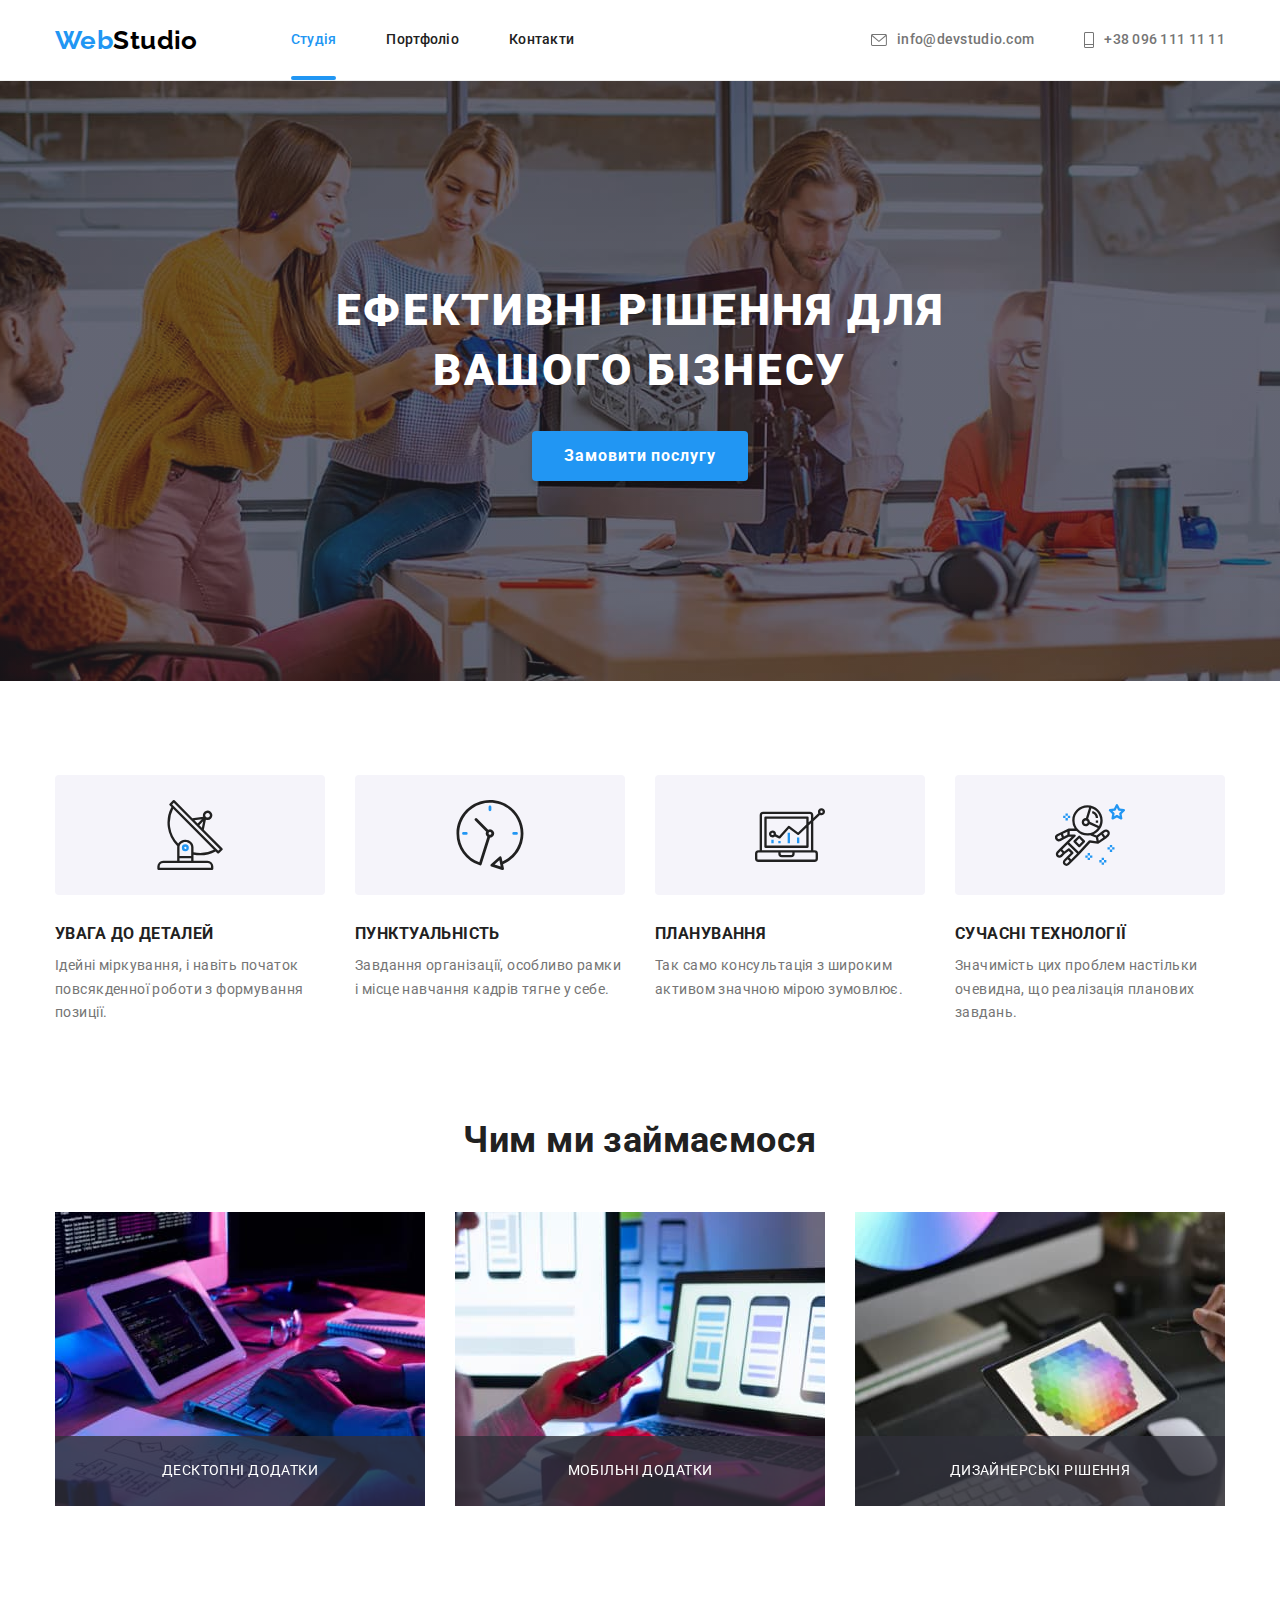
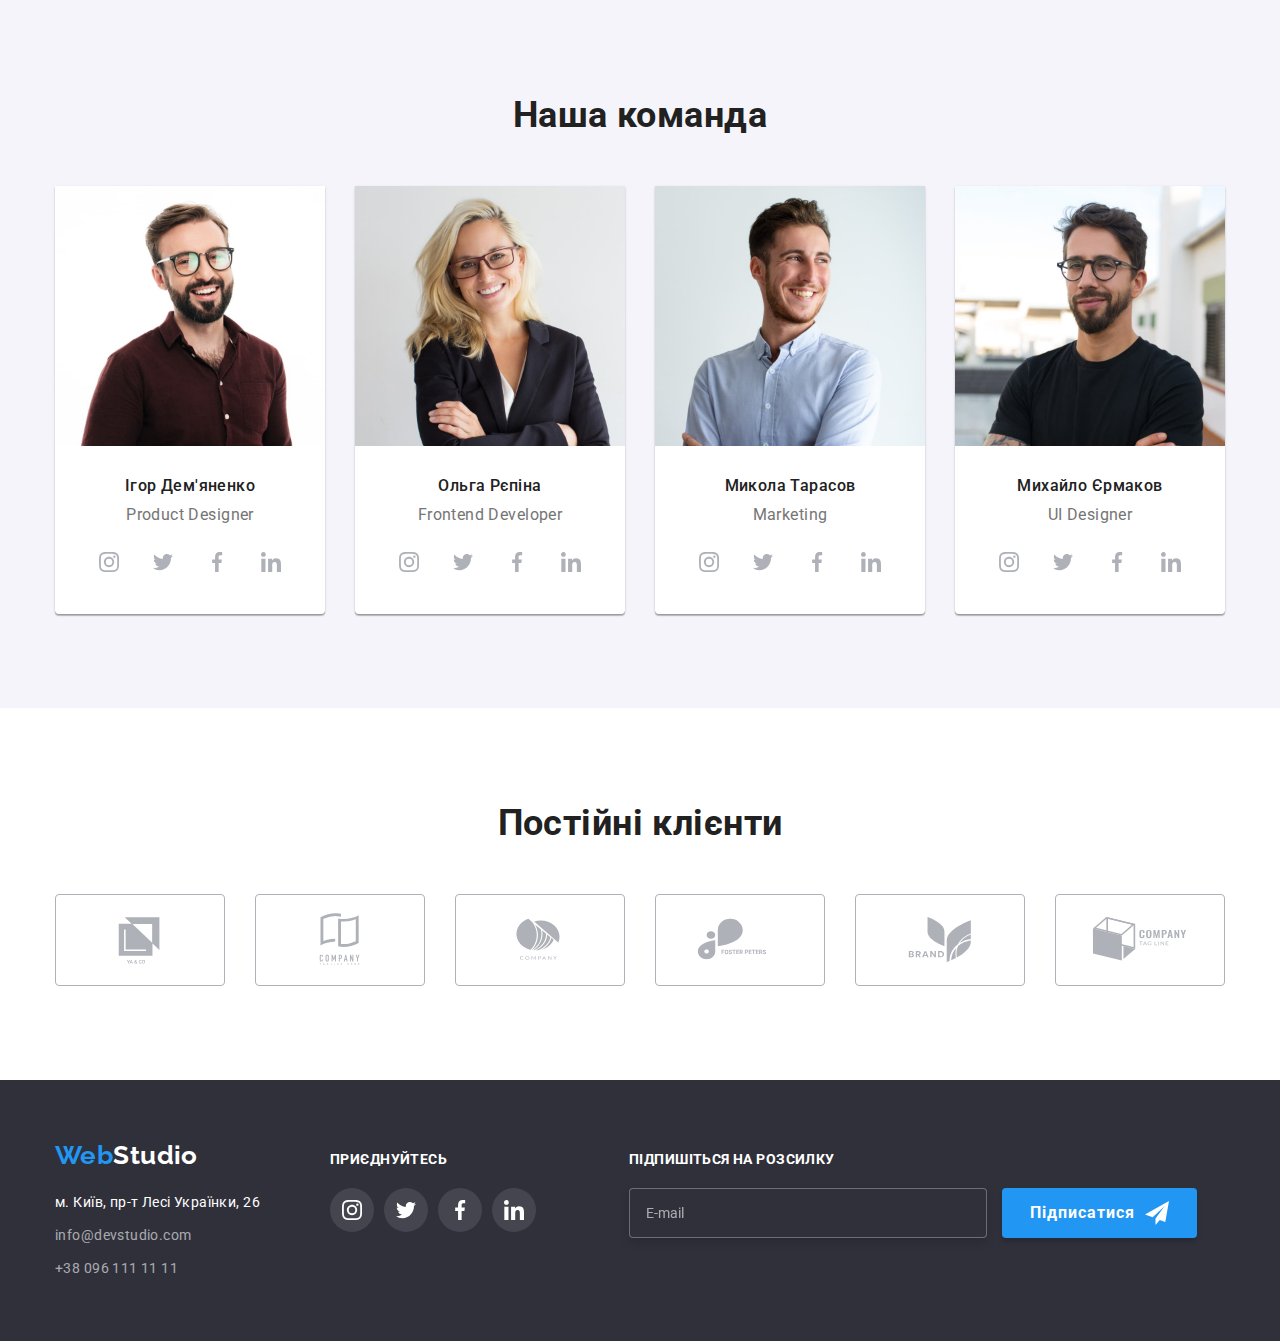
==== index.html @ 60243309 "markup of forms" ====
<!DOCTYPE html>
<html lang="uk">
  <head>
    <meta charset="UTF-8" />
    <meta http-equiv="X-UA-Compatible" content="IE=edge" />
    <meta name="viewport" content="width=device-width, initial-scale=1.0" />
    <title>WebStudio</title>
    <link rel="preconnect" href="https://fonts.googleapis.com" />
    <link rel="preconnect" href="https://fonts.gstatic.com" crossorigin />
    <link
      href="https://fonts.googleapis.com/css2?family=Raleway:wght@700&family=Roboto:wght@400;500;700;900&display=swap"
      rel="stylesheet"
    />
    <link
      rel="stylesheet"
      href="https://cdnjs.cloudflare.com/ajax/libs/modern-normalize/1.1.0/modern-normalize.min.css"
    />
    <link rel="stylesheet" href="./css/styles.css" />
  </head>
  <body>
    <!-- Site header -->
    <header>
      <div class="container main-nav">
        <nav class="main-nav">
          <a href="./index.html" class="logo dekor-text">Web<span class="logo-up">Studio</span></a>
          <ul class="navigation dekor-style">
            <li class="point">
              <a href="./index.html" class="nav-link current dekor-text">Студія</a>
            </li>
            <li class="point">
              <a href="./portfolio.html" class="nav-link dekor-text">Портфоліо</a>
            </li>
            <li class="point"><a href="" class="nav-link dekor-text">Контакти</a></li>
          </ul>
        </nav>
        <!-- Contacts -->
        <ul class="contacts">
          <li class="point">
            <a href="mailto:info@devstudio.com" class="header-cont dekor-style dekor-text">
              <svg class="icon-cont" width="16" height="12">
                <use href="./images/icons.svg#icon-envelope"></use>
              </svg>
              info@devstudio.com</a
            >
          </li>
          <li class="point">
            <a href="tel:+380961111111" class="header-cont dekor-style dekor-text">
              <svg class="icon-cont" width="10" height="16">
                <use href="./images/icons.svg#icon-Smart"></use>
              </svg>
              +38 096 111 11 11</a
            >
          </li>
        </ul>
      </div>
    </header>
    <main>
      <!-- Hero section -->
      <section class="hero section overlay">
        <div class="container">
          <h1 class="hero-title">Ефективні рішення для вашого бізнесу</h1>
          <button data-modal-open type="button" class="button-hero">Замовити послугу</button>
          <div data-modal class="backdrop is-hidden">
            <div class="modal">
              <form class="form">
                <b class="title-form">Залиште свої дані, ми вам передзвонимо</b>
                <label class="field-form">
                  <span class="form-label">І'мя</span>
                  <input type="text" name="name" class="form-input" />
                  <svg class="form-icon">
                    <use href="./images/icons.svg#icon-person"></use>
                  </svg>
                </label>
                <label class="field-form">
                  <span class="form-label">Телефон</span>
                  <input type="tel" name="tel" class="form-input" />
                  <svg class="form-icon">
                    <use href="./images/icons.svg#icon-phone-black"></use>
                  </svg>
                </label>
                <label class="field-form">
                  <span class="form-label">Пошта</span>
                  <input type="email" name="mail" class="form-input" />
                  <svg class="form-icon">
                    <use href="./images/icons.svg#icon-email-black"></use>
                  </svg>
                </label>
                <label class="field-form">
                  <span class="form-label">Коментар</span>
                  <textarea
                    name="coment"
                    rows="8"
                    class="form-textarea"
                    placeholder="Введіть текст"
                  ></textarea>
                </label>
                <label>
                  <input type="checkbox" name="terms" class="checkbox" />
                  <span class="icon-check"></span>
                  <span class="terms"
                    >Погоджуюся з розсилкою та приймаю <a href="">Умови договору</a></span
                  >
                </label>
                <button type="submit" class="submit">Відправити</button>
              </form>
              <button data-modal-close class="icon-close">
                <svg class="close">
                  <use href="./images/icons.svg#icon-close"></use>
                </svg>
              </button>
            </div>
          </div>
        </div>
      </section>
      <!-- Features -->
      <section class="section">
        <h2 class="visually-hidden">Особливості</h2>
        <div class="container">
          <ul class="dekor-style features-list">
            <li class="item">
              <div class="icon-features">
                <svg class="icon-scale">
                  <use href="./images/icons.svg#icon-antenna-1"></use>
                </svg>
              </div>
              <h3 class="section-title">УВАГА ДО ДЕТАЛЕЙ</h3>
              <p class="text-section">
                Ідейні міркування, і навіть початок повсякденної роботи з формування позиції.
              </p>
            </li>
            <li class="item">
              <div class="icon-features">
                <svg class="icon-scale">
                  <use href="./images/icons.svg#icon-clock-1"></use>
                </svg>
              </div>
              <h3 class="section-title">ПУНКТУАЛЬНІСТЬ</h3>
              <p class="text-section">
                Завдання організації, особливо рамки і місце навчання кадрів тягне у себе.
              </p>
            </li>
            <li class="item">
              <div class="icon-features">
                <svg class="icon-scale">
                  <use href="./images/icons.svg#icon-diagram-1"></use>
                </svg>
              </div>
              <h3 class="section-title">ПЛАНУВАННЯ</h3>
              <p class="text-section">
                Так само консультація з широким активом значною мірою зумовлює.
              </p>
            </li>
            <li class="item">
              <div class="icon-features">
                <svg class="icon-scale">
                  <use href="./images/icons.svg#icon-astronaut-1"></use>
                </svg>
              </div>
              <h3 class="section-title">СУЧАСНІ ТЕХНОЛОГІЇ</h3>
              <p class="text-section">
                Значимість цих проблем настільки очевидна, що реалізація планових завдань.
              </p>
            </li>
          </ul>
        </div>
      </section>
      <!-- Photo examples -->
      <section class="section drop">
        <div class="container">
          <h2 class="title-page">Чим ми займаємося</h2>
          <ul class="dekor-style examples">
            <li class="item work-list">
              <img src="./images/work-img-1.jpg" alt="Десктопні додатки" width="370" height="294" />
              <div class="works">
                <p class="title-examples">Десктопні додатки</p>
              </div>
            </li>
            <li class="item work-list">
              <img src="./images/work-img-2.jpg" alt="Мобільні додатки" width="370" height="294" />
              <div class="works">
                <p class="title-examples">Мобільні додатки</p>
              </div>
            </li>
            <li class="item work-list">
              <img
                src="./images/work-img-3.jpg"
                alt="Дизайнерські рішення"
                width="370"
                height="294"
              />
              <div class="works">
                <p class="title-examples">Дизайнерські рішення</p>
              </div>
            </li>
          </ul>
        </div>
      </section>
      <!-- Our team -->
      <section class="our-team section">
        <div class="container">
          <h2 class="title-page">Наша команда</h2>
          <ul class="dekor-style team-list">
            <li class="icon">
              <img src="./images/iteam1.jpg" alt="Ігор Дем'яненко" width="270" height="260" />
              <div class="icon-bottom">
                <h3 class="name">Ігор Дем'яненко</h3>
                <p lang="en" class="position">Product Designer</p>
                <ul class="scroll">
                  <li class="social-item">
                    <a
                      href=""
                      target="_blank"
                      rel="noopener noreferrer nofollow"
                      class="social-scroll"
                    >
                      <svg class="social-icon">
                        <use href="./images/icons.svg#icon-instagram-2"></use>
                      </svg>
                    </a>
                  </li>
                  <li class="social-item">
                    <a
                      href=""
                      target="_blank"
                      rel="noopener noreferrer nofollow"
                      class="social-scroll"
                    >
                      <svg class="social-icon">
                        <use href="./images/icons.svg#icon-twitter-1"></use>
                      </svg>
                    </a>
                  </li>
                  <li class="social-item">
                    <a
                      href=""
                      target="_blank"
                      rel="noopener noreferrer nofollow"
                      class="social-scroll"
                    >
                      <svg class="social-icon">
                        <use href="./images/icons.svg#icon-facebook-1"></use>
                      </svg>
                    </a>
                  </li>
                  <li class="social-item">
                    <a
                      href=""
                      target="_blank"
                      rel="noopener noreferrer nofollow"
                      class="social-scroll"
                    >
                      <svg class="social-icon">
                        <use href="./images/icons.svg#icon-linkedin-1"></use>
                      </svg>
                    </a>
                  </li>
                </ul>
              </div>
            </li>
            <li class="icon">
              <img src="./images/iteam2.jpg" alt="Ольга Рєпіна" width="270" height="260" />
              <div class="icon-bottom">
                <h3 class="name">Ольга Рєпіна</h3>
                <p lang="en" class="position">Frontend Developer</p>
                <ul class="scroll">
                  <li class="social-item">
                    <a
                      href=""
                      target="_blank"
                      rel="noopener noreferrer nofollow"
                      class="social-scroll"
                    >
                      <svg class="social-icon">
                        <use href="./images/icons.svg#icon-instagram-2"></use>
                      </svg>
                    </a>
                  </li>
                  <li class="social-item">
                    <a
                      href=""
                      target="_blank"
                      rel="noopener noreferrer nofollow"
                      class="social-scroll"
                    >
                      <svg class="social-icon">
                        <use href="./images/icons.svg#icon-twitter-1"></use>
                      </svg>
                    </a>
                  </li>
                  <li class="social-item">
                    <a
                      href=""
                      target="_blank"
                      rel="noopener noreferrer nofollow"
                      class="social-scroll"
                    >
                      <svg class="social-icon">
                        <use href="./images/icons.svg#icon-facebook-1"></use>
                      </svg>
                    </a>
                  </li>
                  <li class="social-item">
                    <a
                      href=""
                      target="_blank"
                      rel="noopener noreferrer nofollow"
                      class="social-scroll"
                    >
                      <svg class="social-icon">
                        <use href="./images/icons.svg#icon-linkedin-1"></use>
                      </svg>
                    </a>
                  </li>
                </ul>
              </div>
            </li>
            <li class="icon">
              <img src="./images/iteam3.jpg" alt="Микола Тарасов" width="270" height="260" />
              <div class="icon-bottom">
                <h3 class="name">Микола Тарасов</h3>
                <p lang="en" class="position">Marketing</p>
                <ul class="scroll">
                  <li class="social-item">
                    <a
                      href=""
                      target="_blank"
                      rel="noopener noreferrer nofollow"
                      class="social-scroll"
                    >
                      <svg class="social-icon">
                        <use href="./images/icons.svg#icon-instagram-2"></use>
                      </svg>
                    </a>
                  </li>
                  <li class="social-item">
                    <a
                      href=""
                      target="_blank"
                      rel="noopener noreferrer nofollow"
                      class="social-scroll"
                    >
                      <svg class="social-icon">
                        <use href="./images/icons.svg#icon-twitter-1"></use>
                      </svg>
                    </a>
                  </li>
                  <li class="social-item">
                    <a
                      href=""
                      target="_blank"
                      rel="noopener noreferrer nofollow"
                      class="social-scroll"
                    >
                      <svg class="social-icon">
                        <use href="./images/icons.svg#icon-facebook-1"></use>
                      </svg>
                    </a>
                  </li>
                  <li class="social-item">
                    <a
                      href=""
                      target="_blank"
                      rel="noopener noreferrer nofollow"
                      class="social-scroll"
                    >
                      <svg class="social-icon">
                        <use href="./images/icons.svg#icon-linkedin-1"></use>
                      </svg>
                    </a>
                  </li>
                </ul>
              </div>
            </li>
            <li class="icon">
              <img src="./images/iteam4.jpg" alt="Михайло Єрмаков" width="270" height="260" />
              <div class="icon-bottom">
                <h3 class="name">Михайло Єрмаков</h3>
                <p lang="en" class="position">UI Designer</p>
                <ul class="scroll">
                  <li class="social-item">
                    <a
                      href=""
                      target="_blank"
                      rel="noopener noreferrer nofollow"
                      class="social-scroll"
                    >
                      <svg class="social-icon">
                        <use href="./images/icons.svg#icon-instagram-2"></use>
                      </svg>
                    </a>
                  </li>
                  <li class="social-item">
                    <a
                      href=""
                      target="_blank"
                      rel="noopener noreferrer nofollow"
                      class="social-scroll"
                    >
                      <svg class="social-icon">
                        <use href="./images/icons.svg#icon-twitter-1"></use>
                      </svg>
                    </a>
                  </li>
                  <li class="social-item">
                    <a
                      href=""
                      target="_blank"
                      rel="noopener noreferrer nofollow"
                      class="social-scroll"
                    >
                      <svg class="social-icon">
                        <use href="./images/icons.svg#icon-facebook-1"></use>
                      </svg>
                    </a>
                  </li>
                  <li class="social-item">
                    <a
                      href=""
                      target="_blank"
                      rel="noopener noreferrer nofollow"
                      class="social-scroll"
                    >
                      <svg class="social-icon">
                        <use href="./images/icons.svg#icon-linkedin-1"></use>
                      </svg>
                    </a>
                  </li>
                </ul>
              </div>
            </li>
          </ul>
        </div>
      </section>
      <!-- Clients -->
      <section class="section">
        <div class="container">
          <h2 class="title-page">Постійні клієнти</h2>
          <ul class="scroll-clients">
            <li class="clients">
              <a href="" target="_blank" rel="noopener noreferrer nofollow" class="clients-link">
                <svg class="logo-clients">
                  <use href="./images/icons.svg#icon-Logo"></use>
                </svg>
              </a>
            </li>
            <li class="clients">
              <a href="" target="_blank" rel="noopener noreferrer nofollow" class="clients-link">
                <svg class="logo-clients">
                  <use href="./images/icons.svg#icon-Logo-1"></use>
                </svg>
              </a>
            </li>
            <li class="clients">
              <a href="" target="_blank" rel="noopener noreferrer nofollow" class="clients-link">
                <svg class="logo-clients">
                  <use href="./images/icons.svg#icon-Logo-2"></use>
                </svg>
              </a>
            </li>
            <li class="clients">
              <a href="" target="_blank" rel="noopener noreferrer nofollow" class="clients-link">
                <svg class="logo-clients">
                  <use href="./images/icons.svg#icon-Logo-3"></use>
                </svg>
              </a>
            </li>
            <li class="clients">
              <a href="" target="_blank" rel="noopener noreferrer nofollow" class="clients-link">
                <svg class="logo-clients">
                  <use href="./images/icons.svg#icon-Logo-4"></use>
                </svg>
              </a>
            </li>
            <li class="clients">
              <a href="" target="_blank" rel="noopener noreferrer nofollow" class="clients-link">
                <svg class="logo-clients">
                  <use href="./images/icons.svg#icon-Logo-5"></use>
                </svg>
              </a>
            </li>
          </ul>
        </div>
      </section>
    </main>
    <footer class="cellar">
      <div class="container body-foot">
        <div class="adress">
          <a href="./index.html" class="logo dekor-text"
            >Web<span class="logo-down">Studio</span></a
          >
          <address>
            <ul class="dekor-style">
              <li class="list-cont">
                <a
                  href="https://goo.gl/maps/HE9teN7HXXNs7wLy7"
                  target="_blank"
                  rel="noopener noreferrer nofollow"
                  class="direction dekor-text"
                  >м. Київ, пр-т Лесі Українки, 26</a
                >
              </li>
              <li class="list-cont">
                <a href="mailto:info@devstudio.com" class="footer-cont dekor-text"
                  >info@devstudio.com</a
                >
              </li>
              <li class="list-cont">
                <a href="tel:+380961111111" class="footer-cont dekor-text">+38 096 111 11 11</a>
              </li>
            </ul>
          </address>
        </div>
        <div class="web">
          <p class="web-text">приєднуйтесь</p>
          <ul class="web-list dekor-style">
            <li class="item-web">
              <a href="" target="_blank" rel="noopener noreferrer nofollow" class="link-web">
                <svg class="icon-web">
                  <use href="./images/icons.svg#icon-instagram-2"></use>
                </svg>
              </a>
            </li>
            <li class="item-web">
              <a href="" target="_blank" rel="noopener noreferrer nofollow" class="link-web">
                <svg class="icon-web">
                  <use href="./images/icons.svg#icon-twitter-1"></use>
                </svg>
              </a>
            </li>
            <li class="item-web">
              <a href="" target="_blank" rel="noopener noreferrer nofollow" class="link-web">
                <svg class="icon-web">
                  <use href="./images/icons.svg#icon-facebook-1"></use>
                </svg>
              </a>
            </li>
            <li class="item-web">
              <a href="" target="_blank" rel="noopener noreferrer nofollow" class="link-web">
                <svg class="icon-web">
                  <use href="./images/icons.svg#icon-linkedin-1"></use>
                </svg>
              </a>
            </li>
          </ul>
        </div>
        <div class="subscribe">
          <b class="title-subscribe">Підпишіться на розсилку</b>
          <label class="label-subscribe">
            <input type="email" name="mail" class="input-subscribe" placeholder="E-mail" />
          </label>
          <button type="submit" class="footer-submit">
            <span class="submit-title">Підписатися</span>
          </button>
        </div>
      </div>
    </footer>
    <script src="./js/modal.js"></script>
  </body>
</html>
---- css/styles.css ----
:root {
  --primary-text-color: #757575;
  --secondary-text-color: #212121;
  --accent-color: #2196f3;
  --secondary-accent-color: #188ce8;
  --primary-background-color: #ffffff;
  --secondary-background-color: #2f303a;
  --next-text-color: #ffffff;
  --next-background-color: #f5f4fa;
  --logo-color: #000000;
  --card-set-gap: 30px;
  --border-color-header: #ececec;
  --border-color: #eeeeee;
  --adress-color: rgba(255, 255, 255, 0.6);
  --icon-color: #afb1b8;
}
body {
  margin: 0;
  background-color: var(--primary-background-color);
  color: var(--primary-text-color);
  font-family: Roboto, sans-serif;
  font-size: 14px;
  line-height: 1.71;
  letter-spacing: 0.03em;
}
header {
  border-bottom: 1px solid var(--border-color);
}
h1,
h2,
h3,
h4,
h5,
h6,
ul,
p {
  margin: 0;
  padding: 0;
}
img {
  display: block;
}
.container {
  margin-left: auto;
  margin-right: auto;
  width: 1200px;
  padding-left: 15px;
  padding-right: 15px;
}
.section {
  padding-top: 94px;
  padding-bottom: 94px;
}
/* Modal window */
.backdrop {
  position: fixed;
  top: 0;
  left: 0;

  width: 100vw;
  height: 100vh;
  background: rgba(0, 0, 0, 0.2);

  opacity: 1;

  transition: opacity 250ms cubic-bezier(0.4, 0, 0.2, 1);
}
.backdrop.is-hidden {
  opacity: 0;
  pointer-events: none;
}
.backdrop.is-hidden .modal {
  transform: translate(-50%, -50%) scale(1.2);
}
.modal {
  position: absolute;
  top: 50%;
  left: 50%;

  transform: translate(-50%, -50%) scale(1);
  transition: transform 250ms cubic-bezier(0.4, 0, 0.2, 1);

  width: 528px;
  height: 581px;
  background-color: var(--primary-background-color);
  box-shadow: 0px 1px 3px rgba(0, 0, 0, 0.12), 0px 1px 1px rgba(0, 0, 0, 0.14),
    0px 2px 1px rgba(0, 0, 0, 0.2);
  border-radius: 4px;
}
.icon-close {
  display: flex;
  align-items: center;
  justify-content: center;
  position: absolute;
  top: 8px;
  right: 8px;
  width: 30px;
  height: 30px;
  border-radius: 50%;
  border: 1px solid rgba(0, 0, 0, 0.1);

  background: var(--primary-background-color);
  cursor: pointer;

  transition: fill 250ms cubic-bezier(0.4, 0, 0.2, 1), box-shadow 250ms cubic-bezier(0.4, 0, 0.2, 1);
}
.icon-close:hover,
.icon-close:focus {
  fill: var(--accent-color);
  box-shadow: 0px 4px 4px rgba(0, 0, 0, 0.25);
}
.close {
  width: 18px;
  height: 18px;
}
/* Form */
.title-form {
  margin-bottom: 12px;
  font-size: 20px;
  line-height: 1.15;
  color: var(--secondary-text-color);
}

.form {
  width: 448px;
  margin-left: auto;
  margin-right: auto;
  padding-top: 40px;
  padding-bottom: 40px;
}
.field-form {
  position: relative;
  margin-bottom: 10px;
  display: flex;
  flex-direction: column;
  text-align: left;
}
.field-form .form-label {
  margin-bottom: 4px;
  font-size: 12px;
  line-height: 1.17;
  letter-spacing: 0.01em;
}
textarea {
  resize: none;
}
.form-icon {
  position: absolute;
  transform: translate(12px, 150%);
  width: 18px;
  height: 18px;
  fill: var(--secondary-text-color);

  transition: fill 250ms cubic-bezier(0.4, 0, 0.2, 1);
}
.form-input {
  padding-left: 42px;
  height: 40px;
  border: 1px solid rgba(33, 33, 33, 0.2);
  border-radius: 4px;
  outline: none;

  transition: border-color 250ms cubic-bezier(0.4, 0, 0.2, 1);
}
.form-textarea {
  height: 120px;
  padding: 16px 12px;
  margin-bottom: 20px;

  border: 1px solid rgba(33, 33, 33, 0.2);
  border-radius: 4px;
  outline: none;

  transition: border-color 250ms cubic-bezier(0.4, 0, 0.2, 1);
}

.form-input:focus,
.form-textarea:focus {
  border-color: var(--accent-color);
}
.form-input:focus-within + .form-icon {
  fill: var(--accent-color);
}
.checkbox {
  position: absolute;
  width: 1px;
  height: 1px;
  margin: -1px;
  border: 0;
  padding: 0;

  white-space: nowrap;
  clip-path: inset(100%);
  clip: rect(0 0 0 0);
  overflow: hidden;
}
.terms {
  display: inline-block;
  height: 24px;
  margin-bottom: 30px;
}

.terms-link {
  color: var(--accent-color);
}
.icon-check {
  display: inline-block;
  width: 16px;
  height: 15px;
  margin-right: 8px;

  border: 2px solid #212121;
  border-radius: 4px;

  transition: border-color 250ms cubic-bezier(0.4, 0, 0.2, 1),
    background-color 250ms cubic-bezier(0.4, 0, 0.2, 1);
}
.checkbox:checked + .icon-check {
  border-color: var(--accent-color);
  background-color: var(--accent-color);
  background-image: url(../images/icon\ check.svg);
  background-size: contain;
  background-origin: border-box;
}

.submit {
  padding: 10px 52px;
  font-weight: 700;
  font-size: 16px;
  line-height: 1.88;
  letter-spacing: 00.06em;
  color: var(--next-text-color);
  background-color: var(--accent-color);
  box-shadow: 0px 4px 4px rgba(0, 0, 0, 0.15);
  border-radius: 4px;
  border: none;
  outline: none;

  transition: background-color 250ms cubic-bezier(0.4, 0, 0.2, 1);
}
.submit:hover,
.submit:focus {
  background-color: var(--secondary-accent-color);
}

/* Header */

/* Logo */
.logo {
  color: var(--accent-color);
  font-family: Raleway, sans-serif;
  font-weight: 700;
  font-size: 26px;
  line-height: 1.19;
}
.logo-up {
  color: var(--logo-color);
}
.logo-down {
  color: var(--next-text-color);
}

/* Main-nav */
.main-nav {
  display: flex;
  align-items: center;
}
.navigation {
  display: flex;
  margin-left: 93px;
}
.contacts {
  display: flex;
  margin-left: auto;
  list-style: none;
}
.point:not(:last-child) {
  margin-right: 50px;
}
.nav-link,
.header-cont {
  position: relative;
  display: block;
  padding-top: 32px;
  padding-bottom: 32px;

  background-color: var(--primary-background-color);
  color: var(--secondary-text-color);
  font-weight: 500;
  line-height: 1.14;
  letter-spacing: 0.02em;

  transition: color 250ms cubic-bezier(0.4, 0, 0.2, 1);
}
.nav-link:hover,
.nav-link:focus,
.header-cont:hover,
.header-cont:focus {
  color: var(--accent-color);
  cursor: pointer;
}
.dekor-style {
  list-style: none;
}
.dekor-text {
  text-decoration: none;
}
.current {
  position: relative;
  color: var(--accent-color);
}
.current::after {
  content: '';
  position: absolute;
  bottom: 0;
  display: block;
  width: 100%;
  height: 4px;

  border-radius: 2px;
  background-color: var(--accent-color);
}

/* contacts */
.header-cont {
  display: flex;
  color: var(--primary-text-color);
  padding: 0;
  align-items: center;
}
.icon-cont {
  margin-right: 10px;
  fill: currentColor;
}

/* hero section */

.hero {
  background-color: var(--secondary-background-color);
  text-align: center;
  padding-top: 200px;
  padding-bottom: 200px;
}

.hero-title {
  margin-top: 0;
  margin-bottom: 30px;
  margin-left: auto;
  margin-right: auto;
  width: 696px;

  color: var(--next-text-color);
  font-weight: 900;
  font-size: 44px;
  line-height: 1.36;
  letter-spacing: 0.06em;
  text-transform: uppercase;
}
.button-hero {
  padding: 10px 32px;
  border-radius: 4px;
  border: none;
  box-shadow: 0px 4px 4px rgba(0, 0, 0, 0.15);

  font-family: inherit;
  background-color: var(--accent-color);
  color: var(--next-text-color);
  font-weight: 700;
  font-size: 16px;
  line-height: 1.88;
  letter-spacing: 0.06em;
  cursor: pointer;

  transition: background-color 250ms cubic-bezier(0.4, 0, 0.2, 1),
    box-shadow 250ms cubic-bezier(0.4, 0, 0.2, 1);
}
.button-hero:hover,
.button-hero:focus {
  background-color: var(--secondary-accent-color);
  box-shadow: 0px 4px 4px rgba(0, 0, 0, 0.15);
}
.overlay {
  max-width: 1600px;
  height: 600px;
  margin-left: auto;
  margin-right: auto;
  background-image: linear-gradient(to right, rgba(47, 48, 58, 0.4), rgba(47, 48, 58, 0.4)),
    url('../images/bg-hero-Img.jpg');
  background-repeat: no-repeat;
  background-position: center;
  background-size: cover;
}

/* Features */

.visually-hidden {
  position: absolute;
  width: 1px;
  height: 1px;
  margin: -1px;
  border: 0;
  padding: 0;

  white-space: nowrap;
  clip-path: inset(100%);
  clip: rect(0 0 0 0);
  overflow: hidden;
}

.features-list {
  display: flex;
  flex-wrap: wrap;
}

.features-list > .item {
  width: 270px;
  margin-right: var(--card-set-gap);
}

.features-list > .item:nth-child(4n) {
  margin-right: 0;
}

.section-title {
  margin-bottom: 10px;

  color: var(--secondary-text-color);
  line-height: 1.14;
  font-weight: 700;
  text-transform: uppercase;
}
.icon-scale {
  width: 70px;
  height: 70px;
}
.icon-features {
  display: flex;
  margin-bottom: 30px;
  height: 120px;
  border-radius: 4px;
  justify-content: center;
  align-items: center;

  background-color: var(--next-background-color);
}

/* examples */

.title-page {
  margin-bottom: 50px;

  color: var(--secondary-text-color);
  font-size: 36px;
  line-height: 1.17;
  font-weight: 700;
  text-align: center;
}
.drop {
  padding-top: 0;
}
.examples {
  display: flex;
}
.examples > .item {
  margin-right: var(--card-set-gap);
  width: 370px;
}
.examples > .item:nth-child(3n) {
  margin-right: 0;
}
.title-examples {
  font-size: 14px;
  line-height: 1.14;
  text-transform: uppercase;
  color: var(--next-text-color);
}
.work-list {
  position: relative;
}
.works {
  display: flex;
  align-items: center;
  justify-content: center;
  width: 370px;
  height: 70px;
  position: absolute;
  bottom: 0;

  background: rgba(47, 48, 58, 0.8);
}

/*  Our team  */

.our-team {
  background-color: var(--next-background-color);
}
.team-list {
  display: flex;
  flex-wrap: wrap;
}
.icon {
  margin-right: var(--card-set-gap);
  box-shadow: 0px 1px 3px rgba(0, 0, 0, 0.12), 0px 1px 1px rgba(0, 0, 0, 0.14),
    0px 2px 1px rgba(0, 0, 0, 0.2);
  border-radius: 0px 0px 4px 4px;
  text-align: center;
  width: 270px;

  background-color: var(--primary-background-color);
}
.icon:nth-child(4n) {
  margin-right: 0;
}
.icon-bottom {
  padding-top: 30px;
  padding-bottom: 30px;
}
.name {
  margin-bottom: 10px;

  color: var(--secondary-text-color);
  font-weight: 500;
  font-size: 16px;
  line-height: 1.19;
}
.position {
  color: var(--primary-text-color);
  font-size: 16px;
  line-height: 1.19;
  margin-bottom: 16px;
}

.scroll {
  list-style: none;
  display: flex;
  align-items: center;
  justify-content: center;
}
.social-item {
  margin-right: 10px;
}
.social-item:last-child {
  margin-right: 0;
}
.social-scroll {
  display: flex;
  width: 44px;
  height: 44px;
  border-radius: 50%;
  align-items: center;
  justify-content: center;

  fill: var(--icon-color);

  transition: background-color 250ms cubic-bezier(0.4, 0, 0.2, 1),
    fill 250ms cubic-bezier(0.4, 0, 0.2, 1);
}
.social-scroll:hover,
.social-scroll:focus {
  background-color: var(--accent-color);
  fill: var(--next-text-color);
}
.social-icon {
  width: 20px;
  height: 20px;
}
/* clients */
.scroll-clients {
  display: flex;
  align-items: center;
  justify-content: center;
  list-style: none;
}
.clients {
  margin-right: 30px;
}
.clients:last-child {
  margin-right: 0;
}
.clients-link {
  display: flex;
  align-items: center;
  justify-content: center;
  width: 170px;
  height: 92px;
  border: 1px solid var(--icon-color);
  border-radius: 4px;
  fill: var(--icon-color);

  transition: fill 250ms cubic-bezier(0.4, 0, 0.2, 1), border 250ms cubic-bezier(0.4, 0, 0.2, 1);
}
.clients-link:hover,
.clients-link:focus {
  border: 1px solid var(--accent-color);
  fill: var(--accent-color);
}
.logo-clients {
  width: 106px;
  height: 60px;
}

/* footer */
.cellar {
  padding-top: 60px;
  padding-bottom: 60px;

  background-color: var(--secondary-background-color);
}
.cellar .logo {
  display: inline-block;
  margin-bottom: 20px;
}
.list-cont {
  margin-bottom: 9px;
}
.list-cont:last-child {
  margin-bottom: 0;
}
.direction {
  color: var(--next-text-color);
  font-style: normal;

  transition: color 250ms cubic-bezier(0.4, 0, 0.2, 1);
}
.footer-cont {
  color: var(--adress-color);
  font-weight: 400;
  font-style: normal;

  transition: color 250ms cubic-bezier(0.4, 0, 0.2, 1);
}
.direction:hover,
.footer-cont:hover,
.direction:focus,
.footer-cont:focus {
  color: var(--accent-color);
  cursor: pointer;
}

.body-foot {
  display: flex;
  align-items: baseline;
}
.web-text {
  font-weight: 700;
  line-height: 1.14;
  margin-bottom: 20px;
  color: var(--next-text-color);
  text-transform: uppercase;
}
.web-list {
  display: flex;
  align-items: center;
  justify-content: center;
}
.item-web {
  margin-right: 10px;
}
.item-web:last-child {
  margin-right: 0;
}
.link-web {
  display: flex;
  align-items: center;
  justify-content: center;
  width: 44px;
  height: 44px;
  border-radius: 50%;

  background-color: rgba(255, 255, 255, 0.1);

  transition: background-color 250ms cubic-bezier(0.4, 0, 0.2, 1);
}
.link-web:hover,
.link-web:focus {
  background-color: var(--accent-color);
}
.adress {
  margin-right: 70px;
}
.icon-web {
  width: 20px;
  height: 20px;
  fill: var(--next-text-color);
}
/* subscribe */
.subscribe {
  margin-left: 93px;
}
.label-subscribe {
  display: inline-flex;
}
.title-subscribe {
  display: block;
  margin-bottom: 20px;

  line-height: 1.14;
  text-transform: uppercase;
  color: var(--next-text-color);
}
.input-subscribe {
  width: 358px;
  height: 50px;
  padding-left: 16px;
  border: 1px solid rgba(255, 255, 255, 0.3);
  filter: drop-shadow(0px 4px 4px rgba(0, 0, 0, 0.15));
  border-radius: 4px;
  background-color: var(--secondary-background-color);
}
.subscribe input::placeholder {
  color: rgba(255, 255, 255, 0.6);
}
.footer-submit {
  padding: 10px 28px;
  margin-left: 12px;
  background-color: var(--accent-color);
  box-shadow: 0px 4px 4px rgba(0, 0, 0, 0.15);
  border-radius: 4px;
  border: none;

  transition: background-color 250ms cubic-bezier(0.4, 0, 0.2, 1);
}
.footer-submit:focus {
  background-color: var(--secondary-accent-color);
}
.submit-title {
  display: flex;
  align-items: center;
  text-align: center;

  font-weight: 700;
  font-size: 16px;
  line-height: 1.88;
  letter-spacing: 0.06em;
  color: var(--next-text-color);
}
.submit-title::after {
  content: '';
  display: inline-block;
  width: 24px;
  height: 24px;
  margin-left: 10px;
  background-image: url(../images/icon\ send.svg);
}

/* portfolio */
.filter {
  display: flex;
  flex-wrap: wrap;
  margin-bottom: 50px;
  justify-content: center;
}
.filter-nav {
  display: block;
  margin-right: 8px;
}
.filter-nav:last-child {
  margin-right: 0;
}
.filter-list {
  padding: 6px 22px;
  border: none;
  border-radius: 4px;

  font-family: Roboto, sans-serif;
  color: var(--secondary-text-color);
  background-color: var(--next-background-color);
  font-weight: 500;
  font-size: 16px;
  line-height: 1.62;
  text-align: center;

  transition: color 250ms cubic-bezier(0.4, 0, 0.2, 1),
    background-color 250ms cubic-bezier(0.4, 0, 0.2, 1),
    box-shadow 250ms cubic-bezier(0.4, 0, 0.2, 1);
}
.filter-list:focus,
.filter-list:hover {
  color: var(--next-text-color);
  background-color: var(--accent-color);
  box-shadow: 0px 3px 1px rgba(0, 0, 0, 0.1), 0px 1px 2px rgba(0, 0, 0, 0.08),
    0px 2px 2px rgba(0, 0, 0, 0.12);
}
.galery {
  display: flex;
  flex-wrap: wrap;
}
.galery-list {
  margin-right: var(--card-set-gap);
  margin-bottom: var(--card-set-gap);
  width: 370px;
}
.galery-list:nth-child(3n) {
  margin-right: 0;
}
.galery-list:nth-last-child(-n + 3) {
  margin-bottom: 0;
}
.about {
  padding: 20px 24px;
  border: 1px solid var(--border-color);
  border-top: none;
}
.galery-title {
  margin-bottom: 4px;

  color: var(--secondary-text-color);
  font-weight: 700;
  font-size: 18px;
  line-height: 2;
  letter-spacing: 0.06em;
}
.galery-text {
  color: var(--primary-text-color);
  font-size: 16px;
  line-height: 1.87;
}
.galery-link {
  display: block;
  position: relative;
  transition: box-shadow 250ms cubic-bezier(0.4, 0, 0.2, 1);
}

.galery-link:hover,
.galery-link:focus {
  box-shadow: 0px 1px 1px rgba(0, 0, 0, 0.12), 0px 4px 4px rgba(0, 0, 0, 0.06),
    1px 4px 6px rgba(0, 0, 0, 0.16);
}
.lyriks-galery {
  position: absolute;
  top: 0;
  left: 0;
  padding: 63px 24px;
  bottom: 0;

  font-weight: 400;
  font-size: 18px;
  line-height: 1.55;
  color: var(--next-text-color);
  background-color: rgba(33, 150, 243, 0.9);
  transform: translateY(100%);
  transition: transform 250ms cubic-bezier(0.4, 0, 0.2, 1);
}
.galery-list:hover .lyriks-galery {
  transform: translateY(0);
}
.bg-galery {
  position: relative;
  overflow: hidden;
}
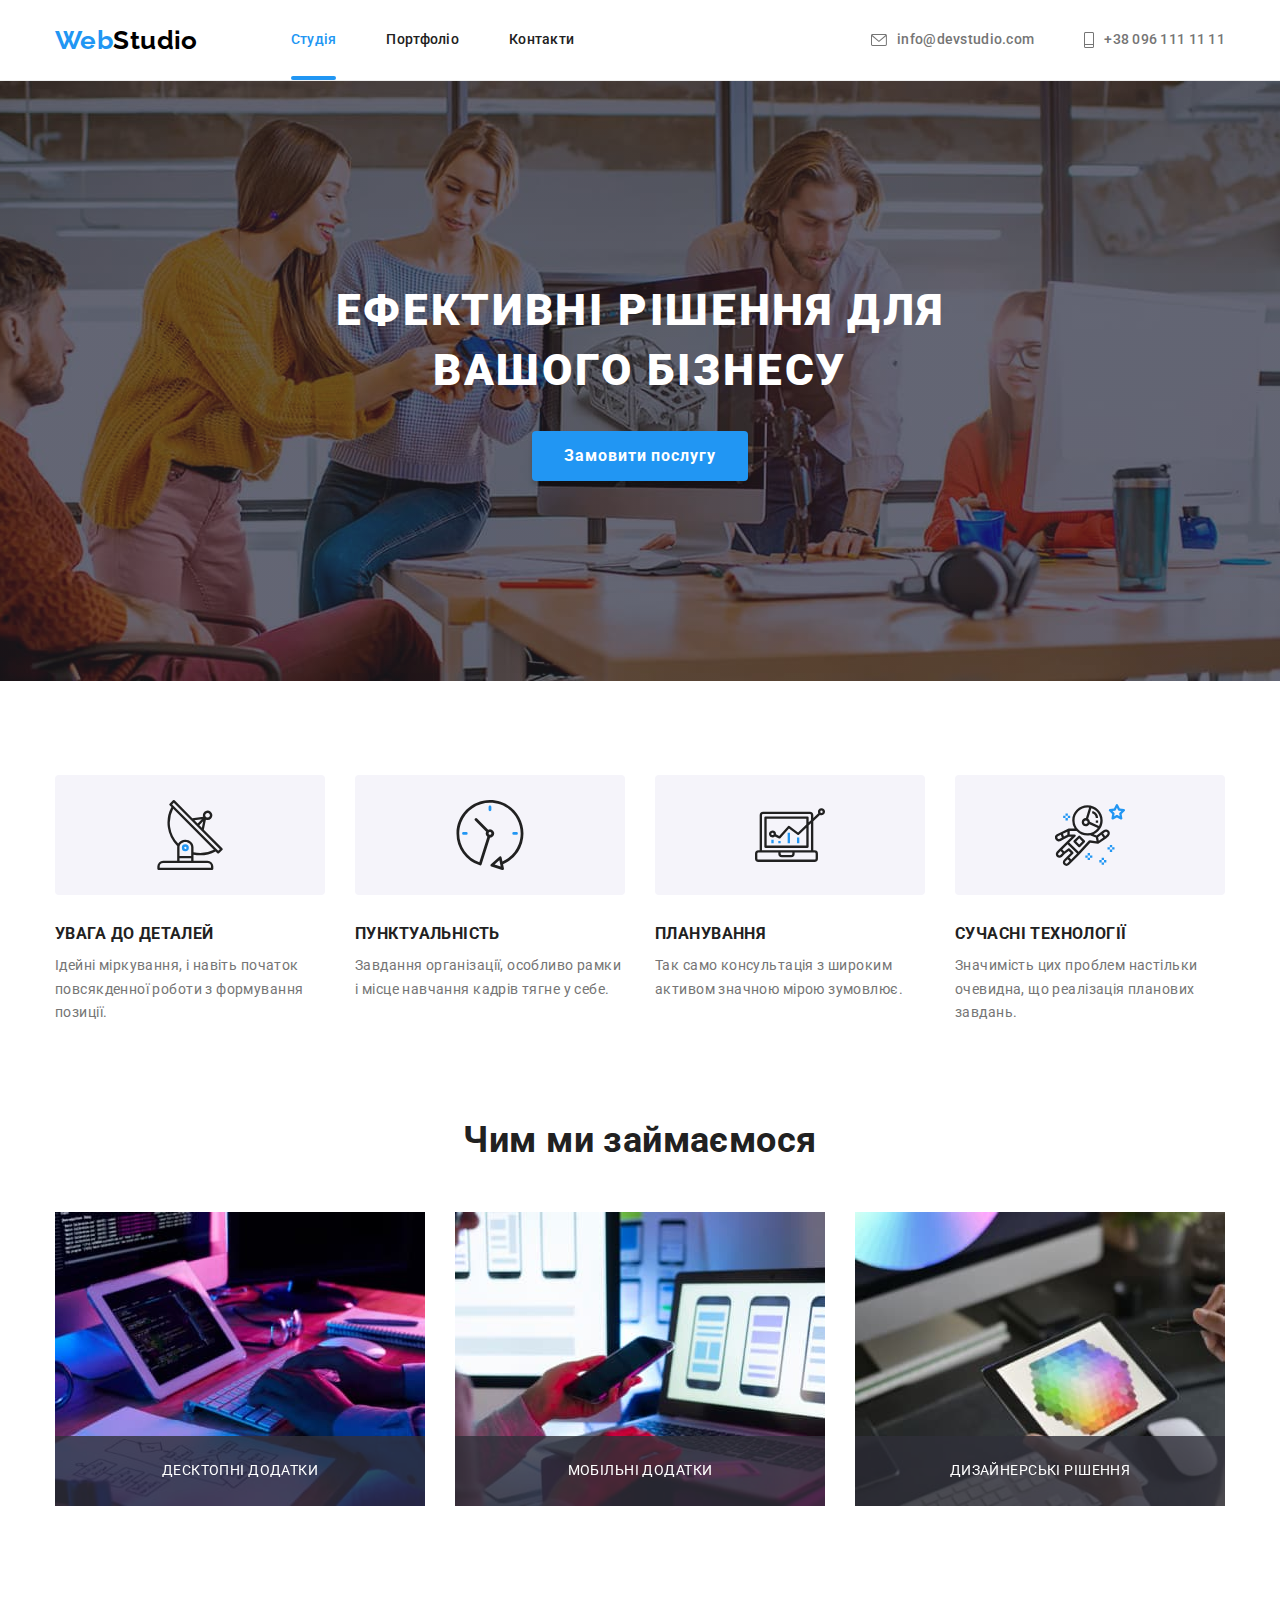
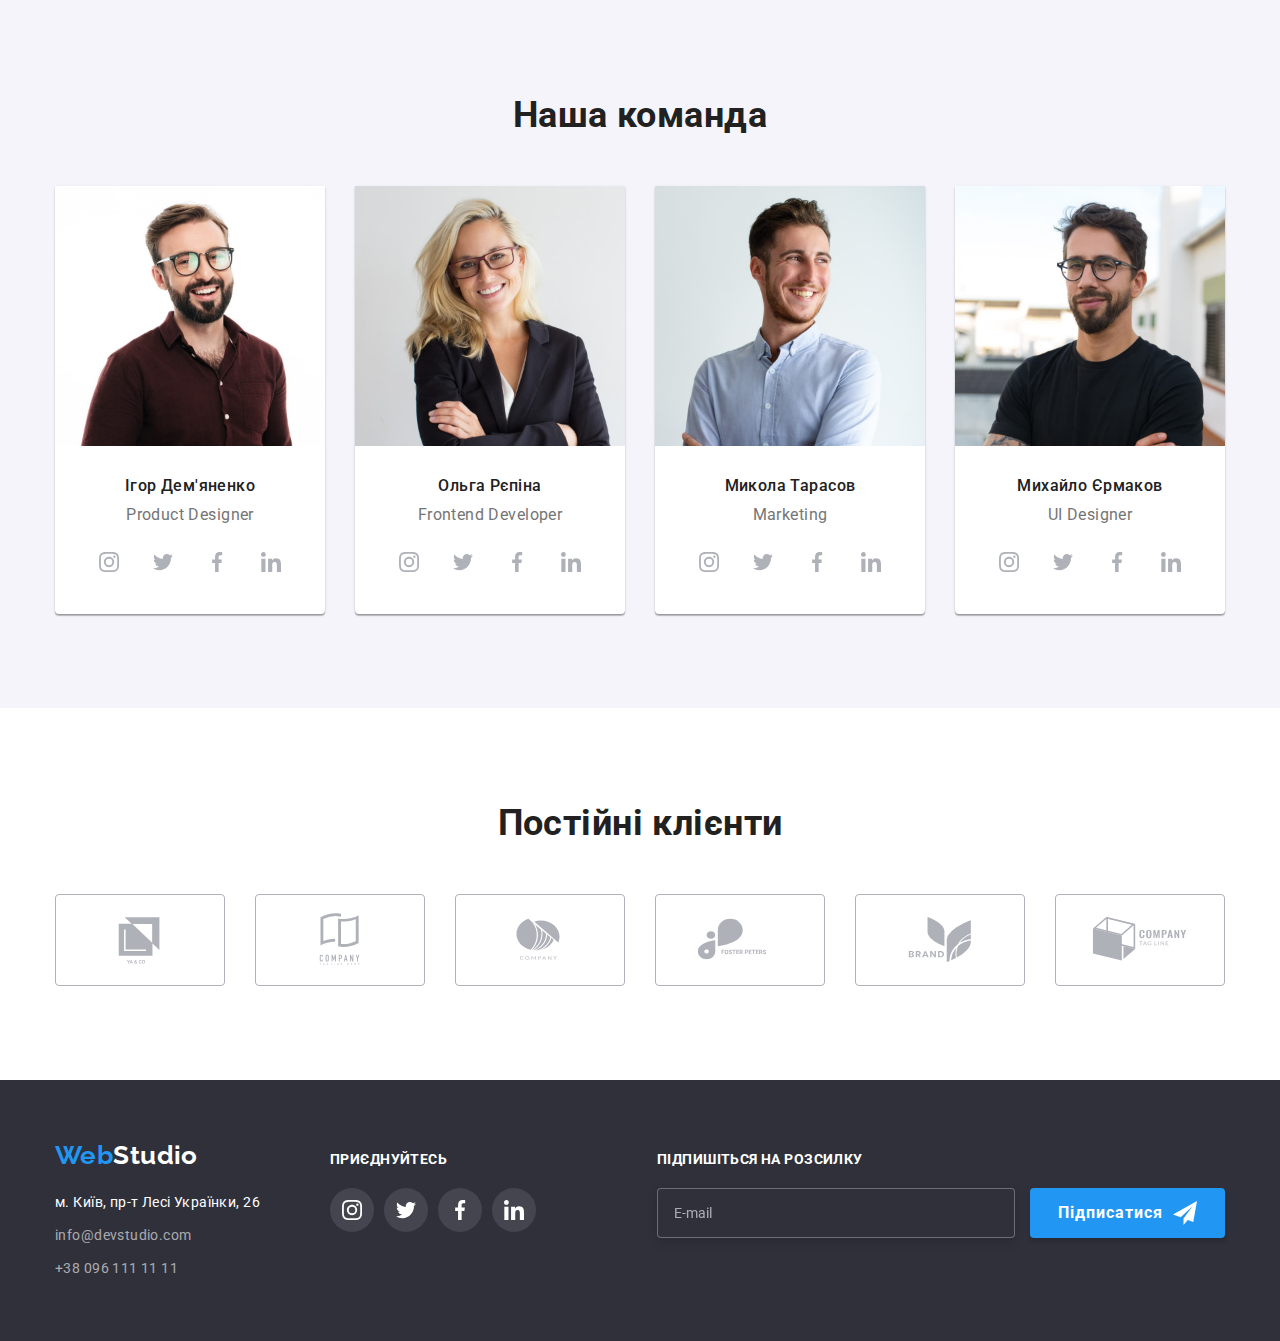
==== commit 0f2cabdf: "finalization of forms" ====
--- a/index.html
+++ b/index.html
@@ -85,7 +85,7 @@
                     <use href="./images/icons.svg#icon-email-black"></use>
                   </svg>
                 </label>
-                <label class="field-form">
+                <label class="field-textarea">
                   <span class="form-label">Коментар</span>
                   <textarea
                     name="coment"
@@ -94,11 +94,14 @@
                     placeholder="Введіть текст"
                   ></textarea>
                 </label>
-                <label>
+                <label class="checkbox-label">
                   <input type="checkbox" name="terms" class="checkbox" />
-                  <span class="icon-check"></span>
+                  <svg width="16" height="15" class="icon-check">
+                    <use class="field" href="./images/icons.svg#icon-field"></use>
+                    <use class="check" href="./images/icons.svg#icon-check"></use>
+                  </svg>
                   <span class="terms"
-                    >Погоджуюся з розсилкою та приймаю <a href="">Умови договору</a></span
+                    >Погоджуюся з розсилкою та приймаю <a href="" class="treaty">Умови договору</a></span
                   >
                 </label>
                 <button type="submit" class="submit">Відправити</button>
--- a/css/styles.css
+++ b/css/styles.css
@@ -115,6 +115,7 @@
 }
 /* Form */
 .title-form {
+  display: inline-block;
   margin-bottom: 12px;
   font-size: 20px;
   line-height: 1.15;
@@ -122,11 +123,8 @@
 }
 
 .form {
-  width: 448px;
-  margin-left: auto;
-  margin-right: auto;
-  padding-top: 40px;
-  padding-bottom: 40px;
+  width: 100%;
+  padding: 40px;
 }
 .field-form {
   position: relative;
@@ -135,6 +133,7 @@
   flex-direction: column;
   text-align: left;
 }
+.field-textarea .form-label,
 .field-form .form-label {
   margin-bottom: 4px;
   font-size: 12px;
@@ -162,10 +161,16 @@
 
   transition: border-color 250ms cubic-bezier(0.4, 0, 0.2, 1);
 }
+.field-textarea {
+  display: flex;
+  flex-direction: column;
+  text-align: left;
+
+  margin-bottom: 20px;
+}
 .form-textarea {
   height: 120px;
   padding: 16px 12px;
-  margin-bottom: 20px;
 
   border: 1px solid rgba(33, 33, 33, 0.2);
   border-radius: 4px;
@@ -194,48 +199,67 @@
   clip: rect(0 0 0 0);
   overflow: hidden;
 }
+.icon-check {
+  margin-right: 8px;
+  cursor: pointer;
+}
+.checkbox-label {
+  display: flex;
+  justify-content: center;
+  align-items: center;
+}
+.check {
+  opacity: 0;
+  transition: opacity 250ms cubic-bezier(0.4, 0, 0.2, 1);
+}
+.checkbox:checked + .icon-check > .check {
+  opacity: 1;
+}
+.checkbox:checked + .icon-check > .field {
+  opacity: 0;
+}
+
 .terms {
   display: inline-block;
-  height: 24px;
-  margin-bottom: 30px;
 }
 
 .terms-link {
   color: var(--accent-color);
 }
-.icon-check {
-  display: inline-block;
-  width: 16px;
-  height: 15px;
-  margin-right: 8px;
-
-  border: 2px solid #212121;
-  border-radius: 4px;
-
-  transition: border-color 250ms cubic-bezier(0.4, 0, 0.2, 1),
-    background-color 250ms cubic-bezier(0.4, 0, 0.2, 1);
-}
-.checkbox:checked + .icon-check {
-  border-color: var(--accent-color);
+.treaty::after {
+  content: '';
+  position: absolute;
+  right: 0;
+  bottom: 0;
+  display: block;
+  width: 100%;
+  height: 1px;
+
+  border-radius: 2px;
   background-color: var(--accent-color);
-  background-image: url(../images/icon\ check.svg);
-  background-size: contain;
-  background-origin: border-box;
+}
+
+.treaty {
+  position: relative;
+  text-decoration: none;
+  color: var(--accent-color);
 }
 
 .submit {
   padding: 10px 52px;
+  margin-top: 30px;
+
   font-weight: 700;
   font-size: 16px;
   line-height: 1.88;
-  letter-spacing: 00.06em;
+  letter-spacing: 0.06em;
   color: var(--next-text-color);
   background-color: var(--accent-color);
   box-shadow: 0px 4px 4px rgba(0, 0, 0, 0.15);
   border-radius: 4px;
   border: none;
-  outline: none;
-
+
+  cursor: pointer;
   transition: background-color 250ms cubic-bezier(0.4, 0, 0.2, 1);
 }
 .submit:hover,
@@ -685,7 +709,7 @@
 }
 /* subscribe */
 .subscribe {
-  margin-left: 93px;
+  margin-left: auto;
 }
 .label-subscribe {
   display: inline-flex;
@@ -705,6 +729,7 @@
   border: 1px solid rgba(255, 255, 255, 0.3);
   filter: drop-shadow(0px 4px 4px rgba(0, 0, 0, 0.15));
   border-radius: 4px;
+  color: var(--next-text-color);
   background-color: var(--secondary-background-color);
 }
 .subscribe input::placeholder {
@@ -718,6 +743,7 @@
   border-radius: 4px;
   border: none;
 
+  cursor: pointer;
   transition: background-color 250ms cubic-bezier(0.4, 0, 0.2, 1);
 }
 .footer-submit:focus {
